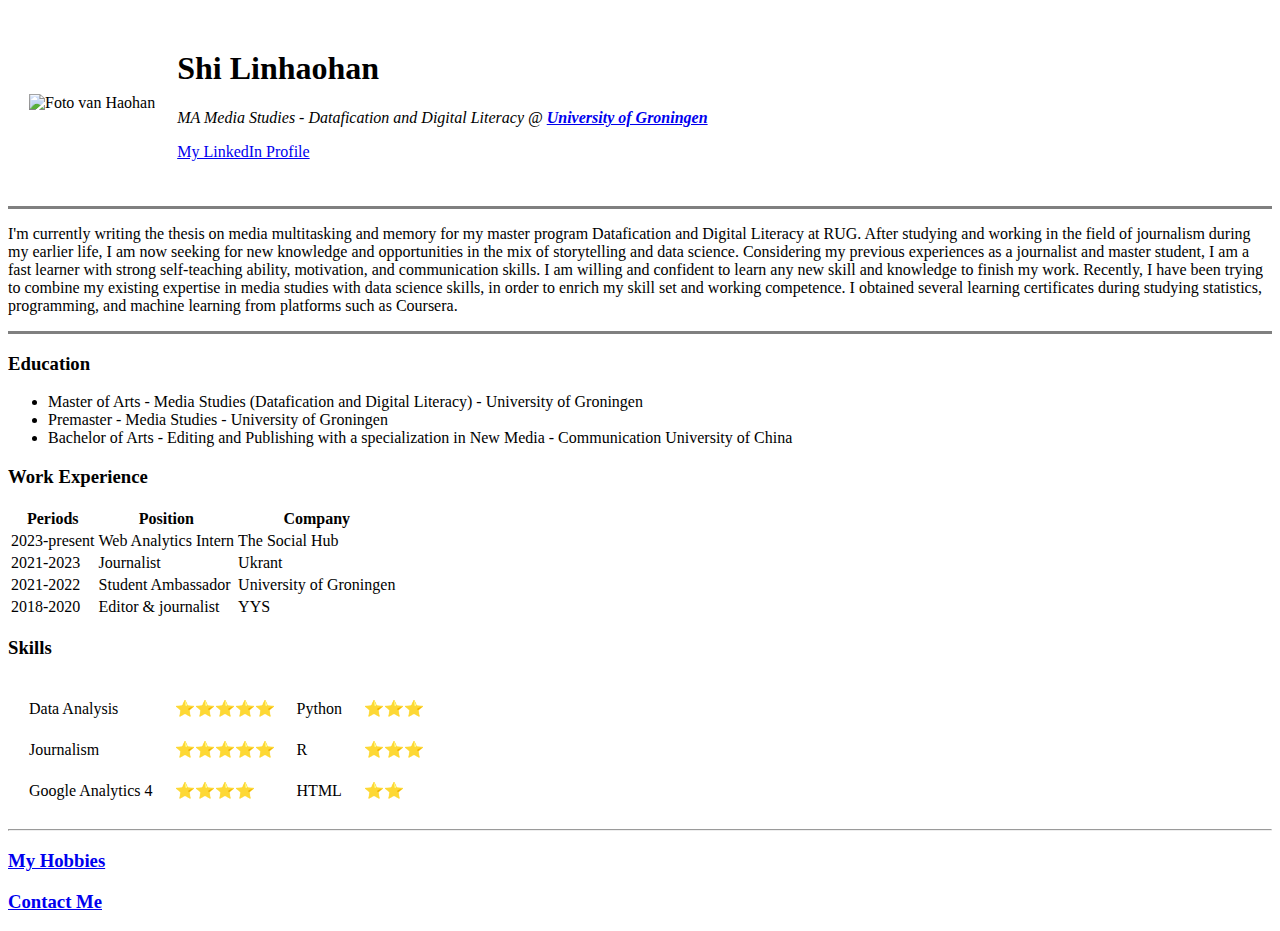
==== index.html @ d4d100ad "Add files via upload" ====
<!DOCTYPE html>
<html lang="en">
  <head>
    <meta charset="UTF-8" />
    <title>Haohan's Personal Site</title>
  </head>
  <body>
    <table cellspacing="20">
      <tr>
        <td>
          <img
            src="image/smaller_me.jpeg"
            alt="Foto van Haohan"
          />
        </td>
        <td>
          <h1>Shi Linhaohan</h1>
          <p>
            <em
              >MA Media Studies - Datafication and Digital Literacy @
              <strong>
                <a href="https://www.rug.nl/"
                  >University of Groningen</a
                ></strong
              ></em
            >
          </p>
          <p>
            <a href="https://www.linkedin.com/in/shi-linhaohan/"
              >My LinkedIn Profile</a
            >
          </p>
        </td>
      </tr>
    </table>
    <hr size="3" noshade />
    <p>
      I'm currently writing the thesis on media multitasking and memory for my
      master program Datafication and Digital Literacy at RUG. After studying
      and working in the field of journalism during my earlier life, I am now
      seeking for new knowledge and opportunities in the mix of storytelling and
      data science. Considering my previous experiences as a journalist and
      master student, I am a fast learner with strong self-teaching ability,
      motivation, and communication skills. I am willing and confident to learn
      any new skill and knowledge to finish my work. Recently, I have been
      trying to combine my existing expertise in media studies with data science
      skills, in order to enrich my skill set and working competence. I obtained
      several learning certificates during studying statistics, programming, and
      machine learning from platforms such as Coursera.
    </p>
    <hr size="3" noshade />
    <h3>Education</h3>
    <ul>
      <li>
        Master of Arts - Media Studies (Datafication and Digital Literacy) -
        University of Groningen
      </li>
      <li>Premaster - Media Studies - University of Groningen</li>
      <li>
        Bachelor of Arts - Editing and Publishing with a specialization in New
        Media - Communication University of China
      </li>
    </ul>
    <h3>Work Experience</h3>
    <table>
      <thead>
        <tr>
          <th>Periods</th>
          <th>Position</th>
          <th>Company</th>
        </tr>
      </thead>
      <tbody>
        <tr>
          <td>2023-present</td>
          <td>Web Analytics Intern</td>
          <td>The Social Hub</td>
        </tr>
        <tr>
          <td>2021-2023</td>
          <td>Journalist</td>
          <td>Ukrant</td>
        </tr>
        <tr>
          <td>2021-2022</td>
          <td>Student Ambassador</td>
          <td>University of Groningen</td>
        </tr>
        <tr>
          <td>2018-2020</td>
          <td>Editor & journalist</td>
          <td>YYS</td>
        </tr>
      </tbody>
      <tfoot></tfoot>
    </table>
    <h3>Skills</h3>
    <table cellspacing="20">
        <tr>
            <td>Data Analysis</td>
            <td>⭐️⭐️⭐️⭐️⭐️</td>
            <td>Python</td>
            <td>⭐️⭐️⭐️</td>
        </tr>
        <tr>
            <td>Journalism</td>
            <td>⭐️⭐️⭐️⭐️⭐️</td>
            <td>R</td>
            <td>⭐️⭐️⭐️</td>
        </tr>
        <tr>
            <td>Google Analytics 4</td>
            <td>⭐️⭐️⭐️⭐️</td>
            <td>HTML</td>
            <td>⭐️⭐️</td>
        </tr>
    </table>
    <hr />
    <h3><a href="my_hobbies.html">My Hobbies</a></h3>
    <h3><a href="contact_me.html">Contact Me</a></h3>
  </body>
</html>
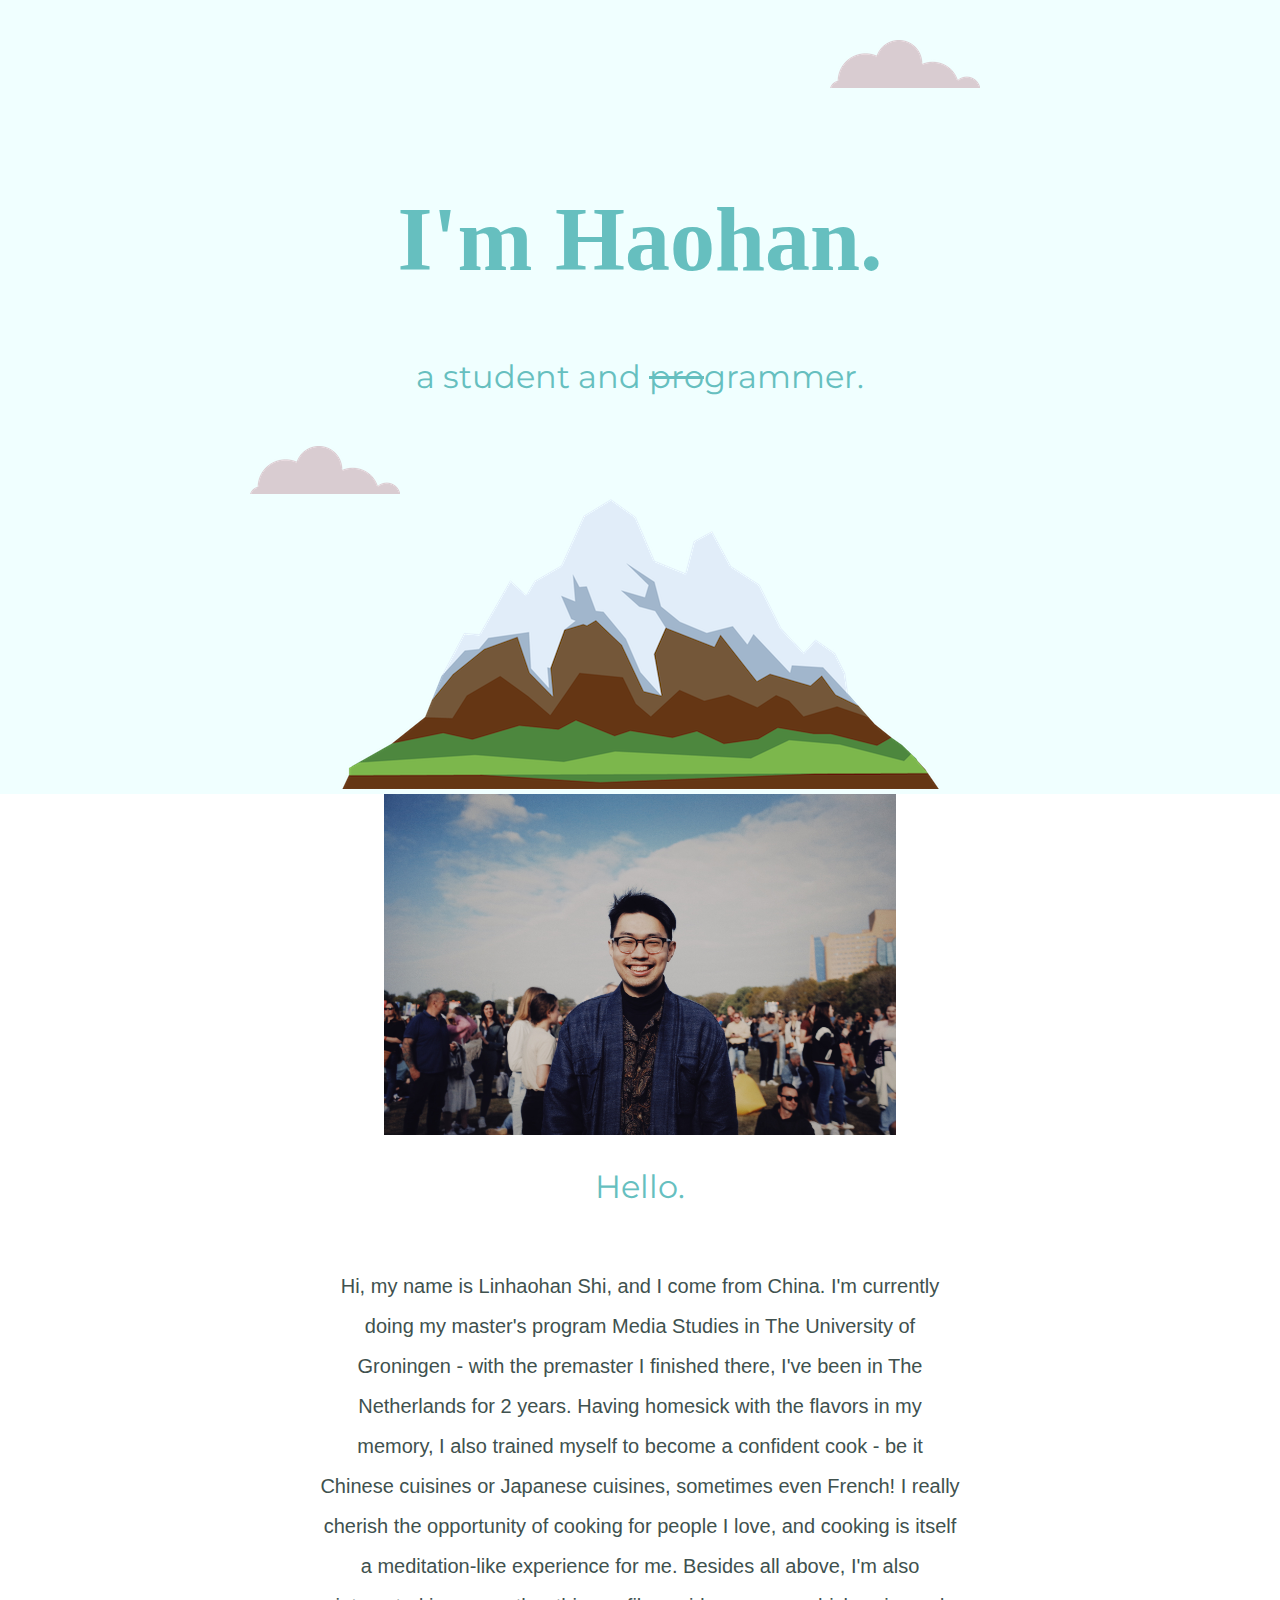
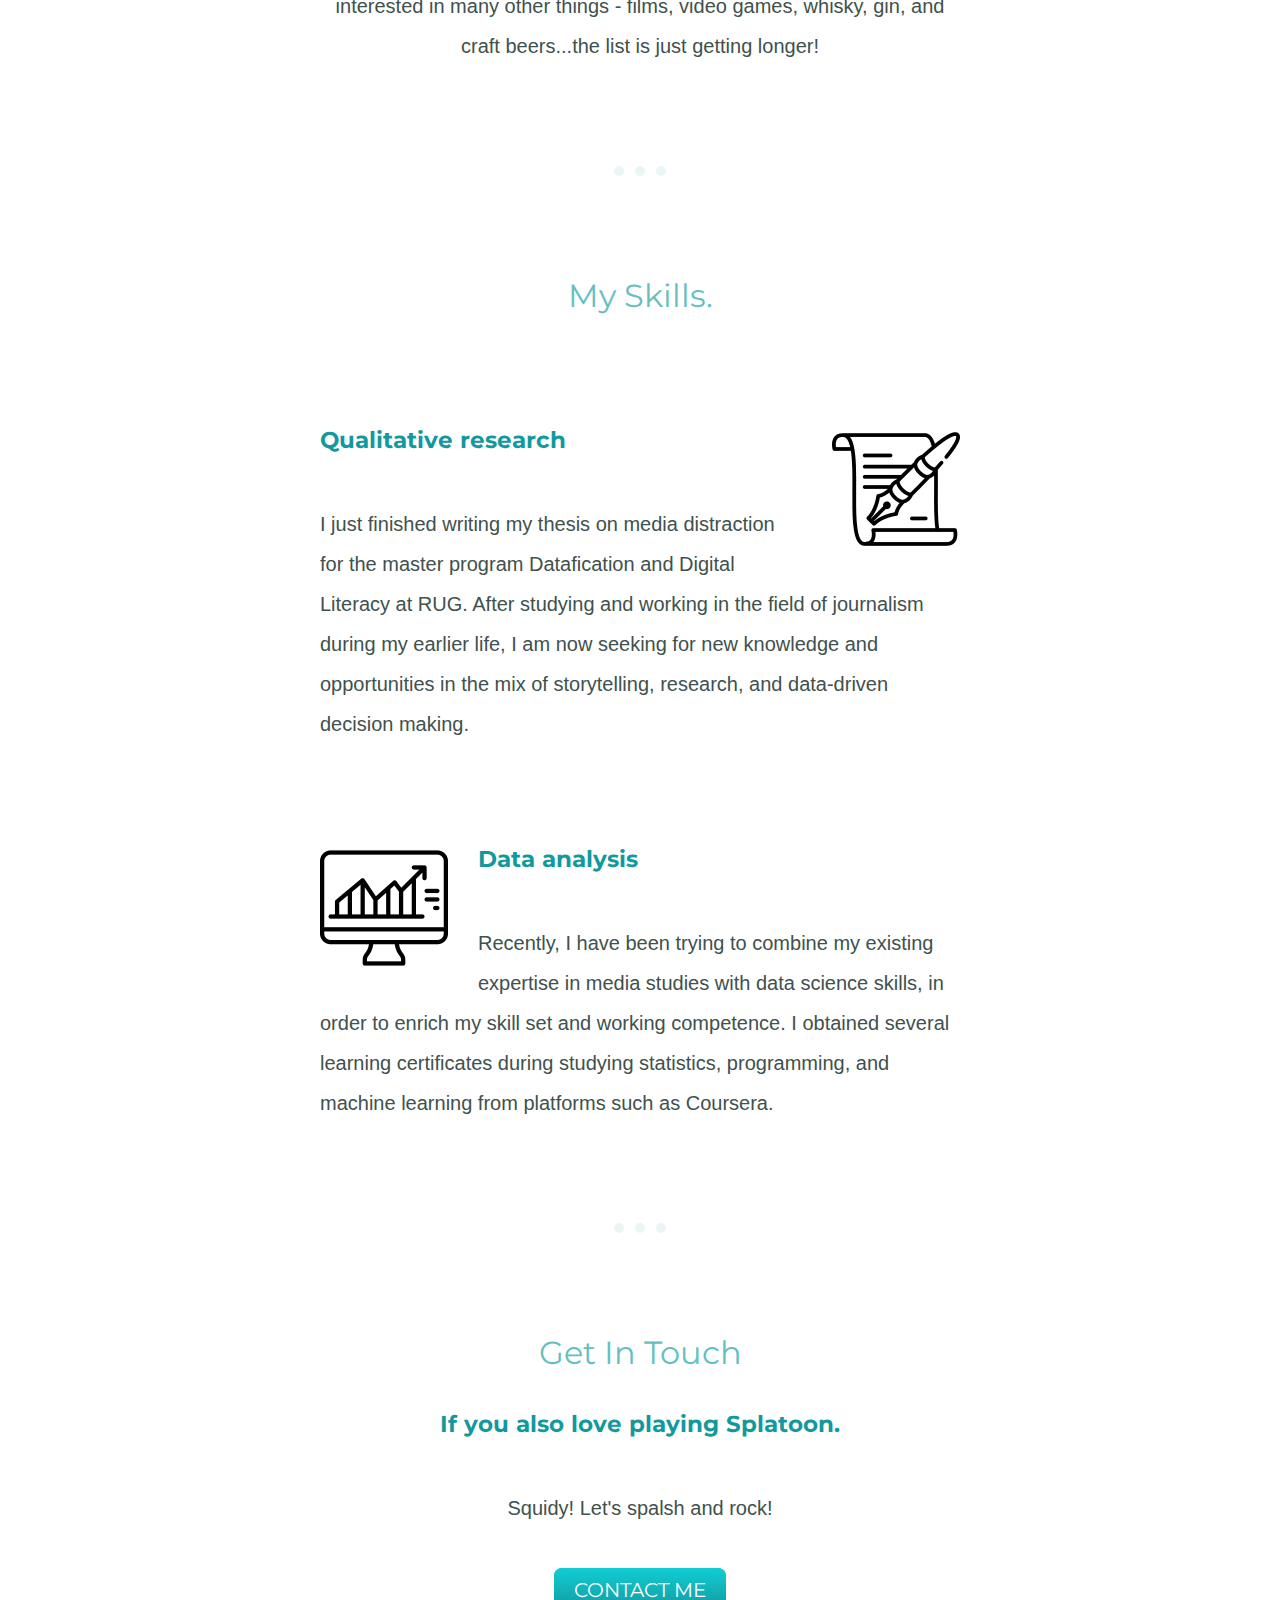
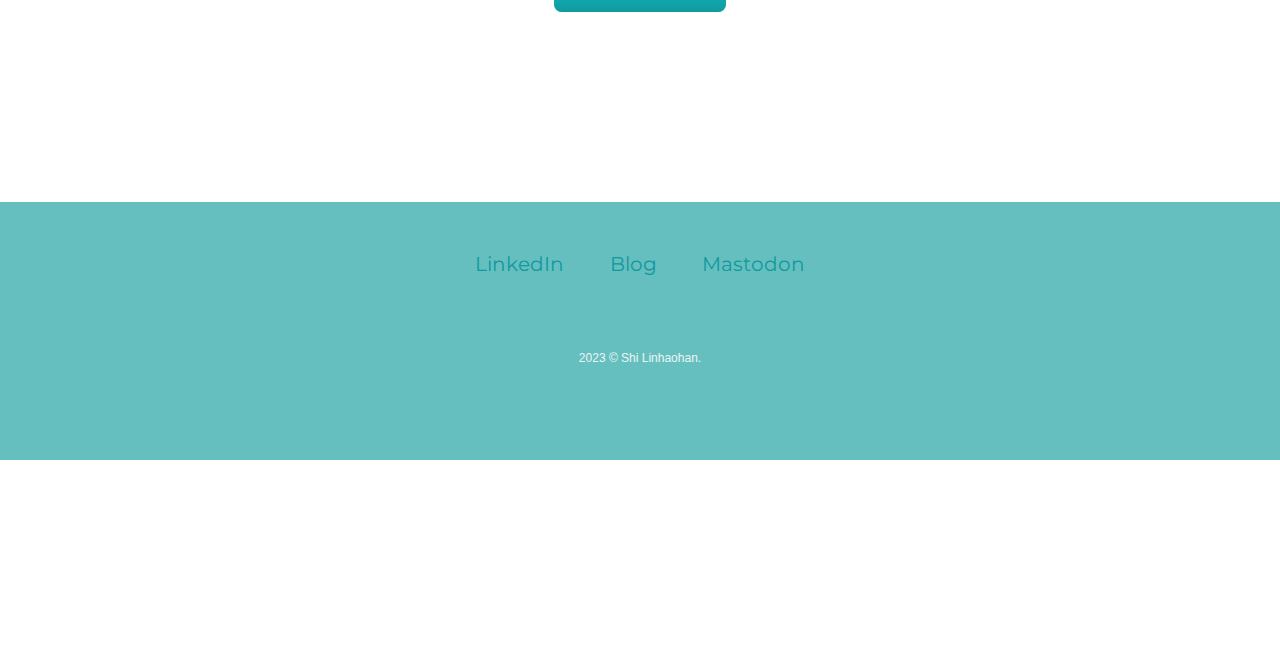
==== commit 4677ede6: "Add files via upload" ====
--- a/index.html
+++ b/index.html
@@ -2,121 +2,97 @@
 <html lang="en">
   <head>
     <meta charset="UTF-8" />
-    <title>Haohan's Personal Site</title>
+    <title>Shi Linhaohan</title>
+    <link rel="stylesheet" type="text/css" href="css/styles.css" />
+    <link rel="icon" href="asset/favicon.ico" />
+    <link rel="preconnect" href="https://fonts.googleapis.com" />
+    <link rel="preconnect" href="https://fonts.gstatic.com" crossorigin />
+    <link
+      href="https://fonts.googleapis.com/css2?family=Montserrat&display=swap"
+      rel="stylesheet"
+    />
   </head>
   <body>
-    <table cellspacing="20">
-      <tr>
-        <td>
+    <div class="top_container">
+      <img class="top-cloud" src="images/cloud.png" alt="cloud-img" />
+      <h1>I'm Haohan.</h1>
+      <h2>a student and <span class="pro">pro</span>grammer.</h2>
+      <img class="bottom-cloud" src="images/cloud.png" alt="cloud-img" />
+      <img src="images/mountain.png" alt="mountain-img" />
+    </div>
+    <div class="middle-container">
+      <div class="profile">
+        <img
+          src="images/my_foto.JPG"
+          alt="profile photo"
+          width="40%"
+          height="40%"
+        />
+        <h2>Hello.</h2>
+        <p class="intro">
+          Hi, my name is Linhaohan Shi, and I come from China.
+          I'm currently
+          doing my master's program Media Studies in The University of Groningen
+          - with the premaster I finished there, I've been in The Netherlands
+          for 2 years. 
+          Having homesick with the flavors in my memory, I also
+          trained myself to become a confident cook - be it Chinese cuisines or
+          Japanese cuisines, sometimes even French! I really cherish the
+          opportunity of cooking for people I love, and cooking is itself a
+          meditation-like experience for me. 
+          Besides all above, I'm also
+          interested in many other things - films, video games, whisky, gin, and
+          craft beers...the list is just getting longer!
+        </p>
+      </div>
+      <hr/>
+      <div class="skills">
+        <h2>My Skills.</h2>
+        <div class="skill-row">
           <img
-            src="image/smaller_me.jpeg"
-            alt="Foto van Haohan"
+            class="writing-skill"
+            src="images/poetry.png"
+            alt="journalism skills"
           />
-        </td>
-        <td>
-          <h1>Shi Linhaohan</h1>
+          <h3 class="qualitative-research">Qualitative research</h3>
           <p>
-            <em
-              >MA Media Studies - Datafication and Digital Literacy @
-              <strong>
-                <a href="https://www.rug.nl/"
-                  >University of Groningen</a
-                ></strong
-              ></em
-            >
+            I just finished writing my thesis on media distraction for the
+            master program Datafication and Digital Literacy at RUG. After
+            studying and working in the field of journalism during my earlier
+            life, I am now seeking for new knowledge and opportunities in the
+            mix of storytelling, research, and data-driven decision making.
           </p>
+        </div>
+        <div class="skill-row">
+          <img class="data-skill" src="images/stats.png" alt="data skills" />
+          <h3>Data analysis</h3>
           <p>
-            <a href="https://www.linkedin.com/in/shi-linhaohan/"
-              >My LinkedIn Profile</a
-            >
+            Recently, I have been trying to combine my existing expertise in
+            media studies with data science skills, in order to enrich my skill
+            set and working competence. I obtained several learning certificates
+            during studying statistics, programming, and machine learning from
+            platforms such as Coursera.
           </p>
-        </td>
-      </tr>
-    </table>
-    <hr size="3" noshade />
-    <p>
-      I'm currently writing the thesis on media multitasking and memory for my
-      master program Datafication and Digital Literacy at RUG. After studying
-      and working in the field of journalism during my earlier life, I am now
-      seeking for new knowledge and opportunities in the mix of storytelling and
-      data science. Considering my previous experiences as a journalist and
-      master student, I am a fast learner with strong self-teaching ability,
-      motivation, and communication skills. I am willing and confident to learn
-      any new skill and knowledge to finish my work. Recently, I have been
-      trying to combine my existing expertise in media studies with data science
-      skills, in order to enrich my skill set and working competence. I obtained
-      several learning certificates during studying statistics, programming, and
-      machine learning from platforms such as Coursera.
-    </p>
-    <hr size="3" noshade />
-    <h3>Education</h3>
-    <ul>
-      <li>
-        Master of Arts - Media Studies (Datafication and Digital Literacy) -
-        University of Groningen
-      </li>
-      <li>Premaster - Media Studies - University of Groningen</li>
-      <li>
-        Bachelor of Arts - Editing and Publishing with a specialization in New
-        Media - Communication University of China
-      </li>
-    </ul>
-    <h3>Work Experience</h3>
-    <table>
-      <thead>
-        <tr>
-          <th>Periods</th>
-          <th>Position</th>
-          <th>Company</th>
-        </tr>
-      </thead>
-      <tbody>
-        <tr>
-          <td>2023-present</td>
-          <td>Web Analytics Intern</td>
-          <td>The Social Hub</td>
-        </tr>
-        <tr>
-          <td>2021-2023</td>
-          <td>Journalist</td>
-          <td>Ukrant</td>
-        </tr>
-        <tr>
-          <td>2021-2022</td>
-          <td>Student Ambassador</td>
-          <td>University of Groningen</td>
-        </tr>
-        <tr>
-          <td>2018-2020</td>
-          <td>Editor & journalist</td>
-          <td>YYS</td>
-        </tr>
-      </tbody>
-      <tfoot></tfoot>
-    </table>
-    <h3>Skills</h3>
-    <table cellspacing="20">
-        <tr>
-            <td>Data Analysis</td>
-            <td>⭐️⭐️⭐️⭐️⭐️</td>
-            <td>Python</td>
-            <td>⭐️⭐️⭐️</td>
-        </tr>
-        <tr>
-            <td>Journalism</td>
-            <td>⭐️⭐️⭐️⭐️⭐️</td>
-            <td>R</td>
-            <td>⭐️⭐️⭐️</td>
-        </tr>
-        <tr>
-            <td>Google Analytics 4</td>
-            <td>⭐️⭐️⭐️⭐️</td>
-            <td>HTML</td>
-            <td>⭐️⭐️</td>
-        </tr>
-    </table>
-    <hr />
-    <h3><a href="my_hobbies.html">My Hobbies</a></h3>
-    <h3><a href="contact_me.html">Contact Me</a></h3>
+        </div>
+      </div>
+      <hr />
+      <div class="contact-me">
+        <h2>Get In Touch</h2>
+        <h3>If you also love playing Splatoon.</h3>
+        <p class="contact-msg">
+          Squidy! Let's spalsh and rock!
+        </p>
+        <a class="btn" href="mailto:shuantothemoon@gmail.com">CONTACT ME</a>
+      </div>
+    </div>
+
+    <div class="bottom-container">
+      <a class="footer-link" href="https://www.linkedin.com/in/shi-linhaohan//"
+        >LinkedIn</a
+      >
+      <a class="footer-link" href="https://sopor.typlog.io/">Blog</a>
+      <a class="footer-link" href="https://bgme.me/@ShaunOne">Mastodon</a>
+      <p class="copyright">2023 © Shi Linhaohan.</p>
+    </div>
   </body>
 </html>
--- a/css/styles.css
+++ b/css/styles.css
@@ -0,0 +1,147 @@
+body {
+  margin: 0px;
+  text-align: center;
+  font-family: "Merriweather", sans-serif;
+  font-size: 1.25rem;
+  color: #40514E;
+}
+
+h1 {
+  margin: 50px auto 0 auto;
+  font-family: "Sacramento", cursive;
+  font-size: 5.625rem;
+  color: #66BFBF;
+  line-height: 2;
+}
+
+h2 {
+  font-family: "Montserrat", sans-serif;
+  font-size: 2rem;
+  color: #66BFBF;
+  font-weight: normal;
+  padding-bottom: 10px;
+}
+
+h3 {
+  font-family: "Montserrat", sans-serif;
+  color: #11999E;
+}
+
+p {
+  margin: 50px auto 50px auto;
+  line-height: 2;
+}
+
+.intro {
+  width: 50%;
+}
+
+a {
+  color: #11999E;
+  font-family: "Montserrat", sans-serif;
+  margin: 10px 20px;
+  text-decoration: none;
+}
+
+a:hover {
+  color: #EAF6F6;
+}
+
+hr {
+  color: #EAF6F6;
+  border: 10px dotted;
+  border-style: none none dotted;
+  width: 4%;
+  margin: 100px auto;
+}
+
+.skill-row {
+  width: 50%;
+  margin: 100px auto 100px auto;
+  text-align: left;
+}
+
+.qualitative-research {
+
+}
+
+.top_container {
+  background-color: azure;
+  position: relative;
+  padding-top: 100px;
+}
+
+.middle_container {
+  margin: 100px 0;
+}
+
+.writing-skill {
+  width: 20%;
+  float: right;
+  margin-left: 30px;
+}
+
+.data-skill {
+  width: 20%;
+  float: left;
+  margin-right: 30px;
+}
+
+.bottom-container {
+  margin: 200px auto;
+  background-color: #66BFBF;
+  padding: 50px 0 20px;
+}
+
+.contact-msg {
+  width: 40%;
+}
+
+.pro {
+  text-decoration: line-through;
+}
+
+.bottom-cloud {
+  position: absolute;
+  left: 250px;
+  bottom: 300px;
+}
+
+.top-cloud {
+  position: absolute;
+  right: 300px;
+  top: 40px;
+}
+
+.copyright {
+  color: #EAF6F6;
+  font-size: 0.75rem;
+  padding: 20px 0;
+}
+
+.btn {
+  background: #11cdd4;
+  background-image: -webkit-linear-gradient(top, #11cdd4, #11999e);
+  background-image: -moz-linear-gradient(top, #11cdd4, #11999e);
+  background-image: -ms-linear-gradient(top, #11cdd4, #11999e);
+  background-image: -o-linear-gradient(top, #11cdd4, #11999e);
+  background-image: linear-gradient(to bottom, #11cdd4, #11999e);
+  -webkit-border-radius: 8;
+  -moz-border-radius: 8;
+  border-radius: 8px;
+  font-family: "Montserrat", sans-serif;
+  color: #ffffff;
+  font-size: 20px;
+  padding: 10px 20px 10px 20px;
+  text-decoration: none;
+}
+
+.btn:hover {
+  background: #30e3cb;
+  background-image: -webkit-linear-gradient(top, #30e3cb, #2bc4ad);
+  background-image: -moz-linear-gradient(top, #30e3cb, #2bc4ad);
+  background-image: -ms-linear-gradient(top, #30e3cb, #2bc4ad);
+  background-image: -o-linear-gradient(top, #30e3cb, #2bc4ad);
+  background-image: linear-gradient(to bottom, #30e3cb, #2bc4ad);
+  text-decoration: none;
+}